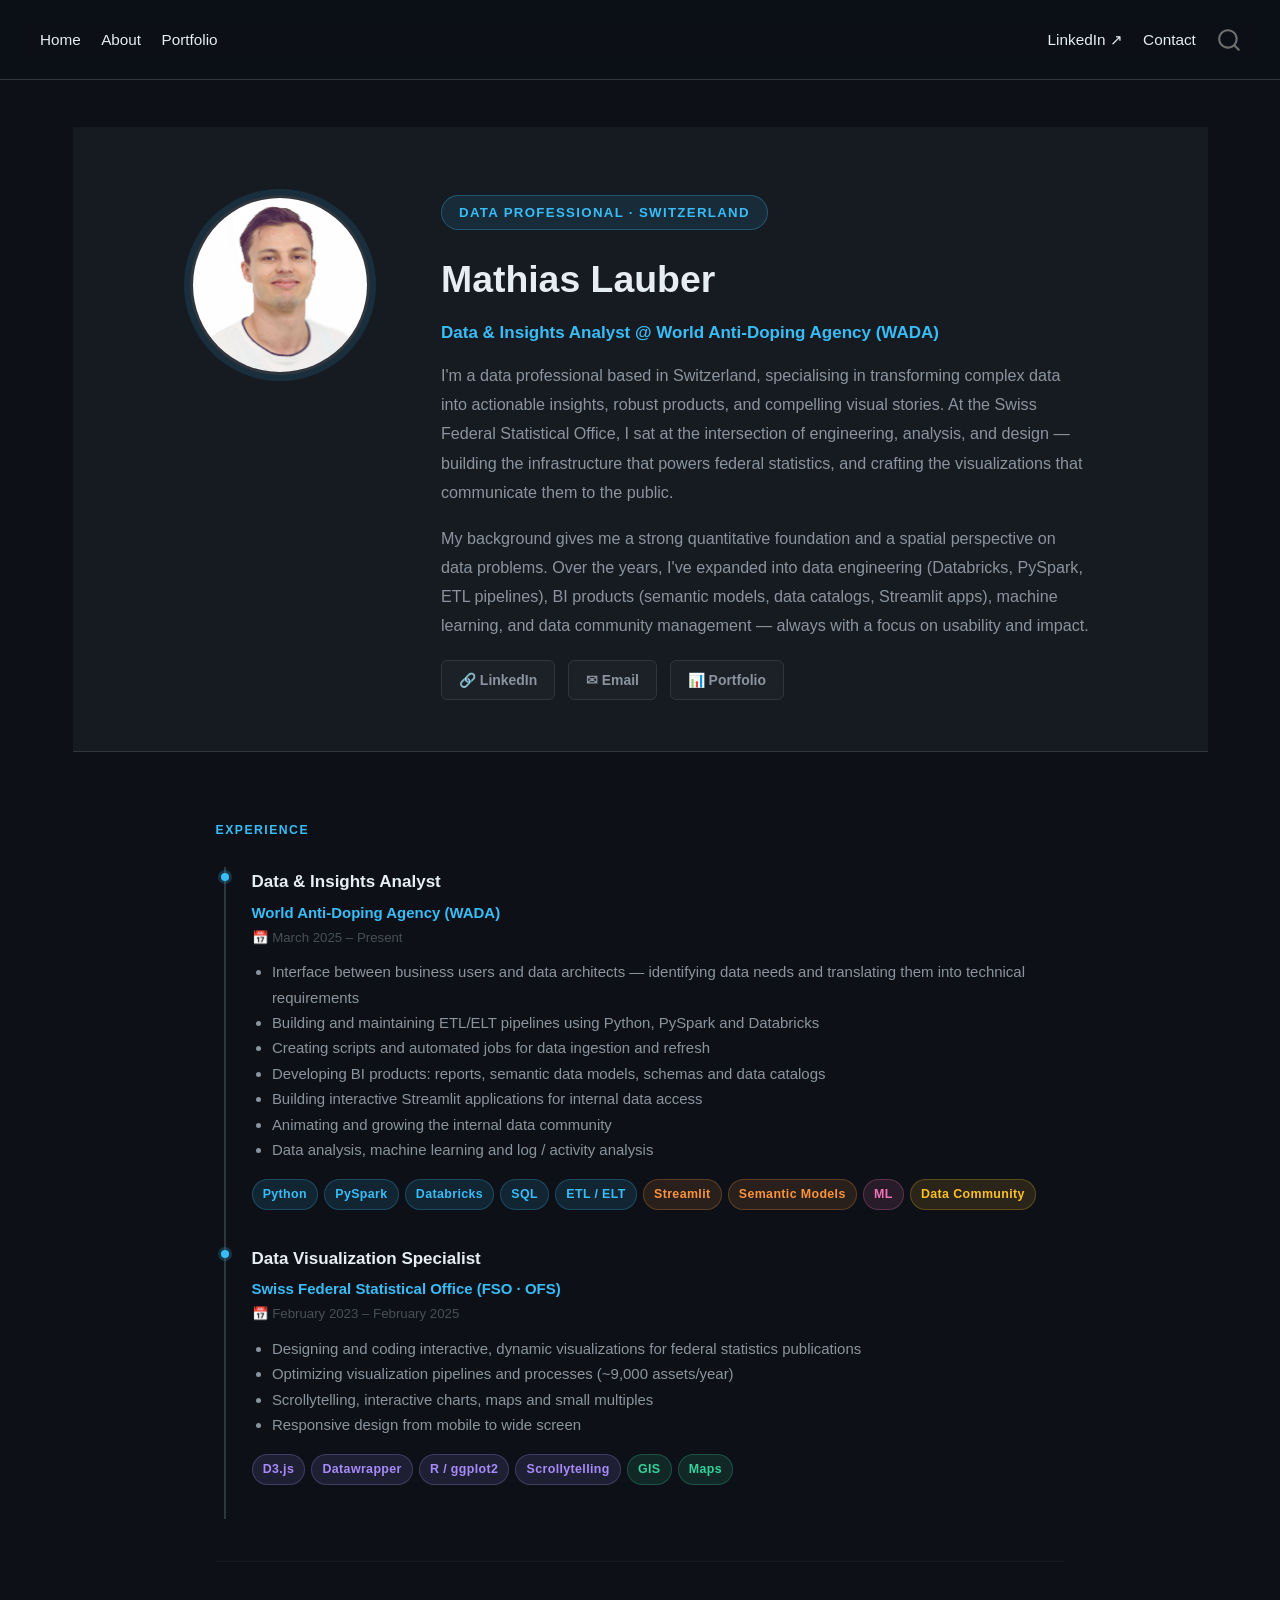
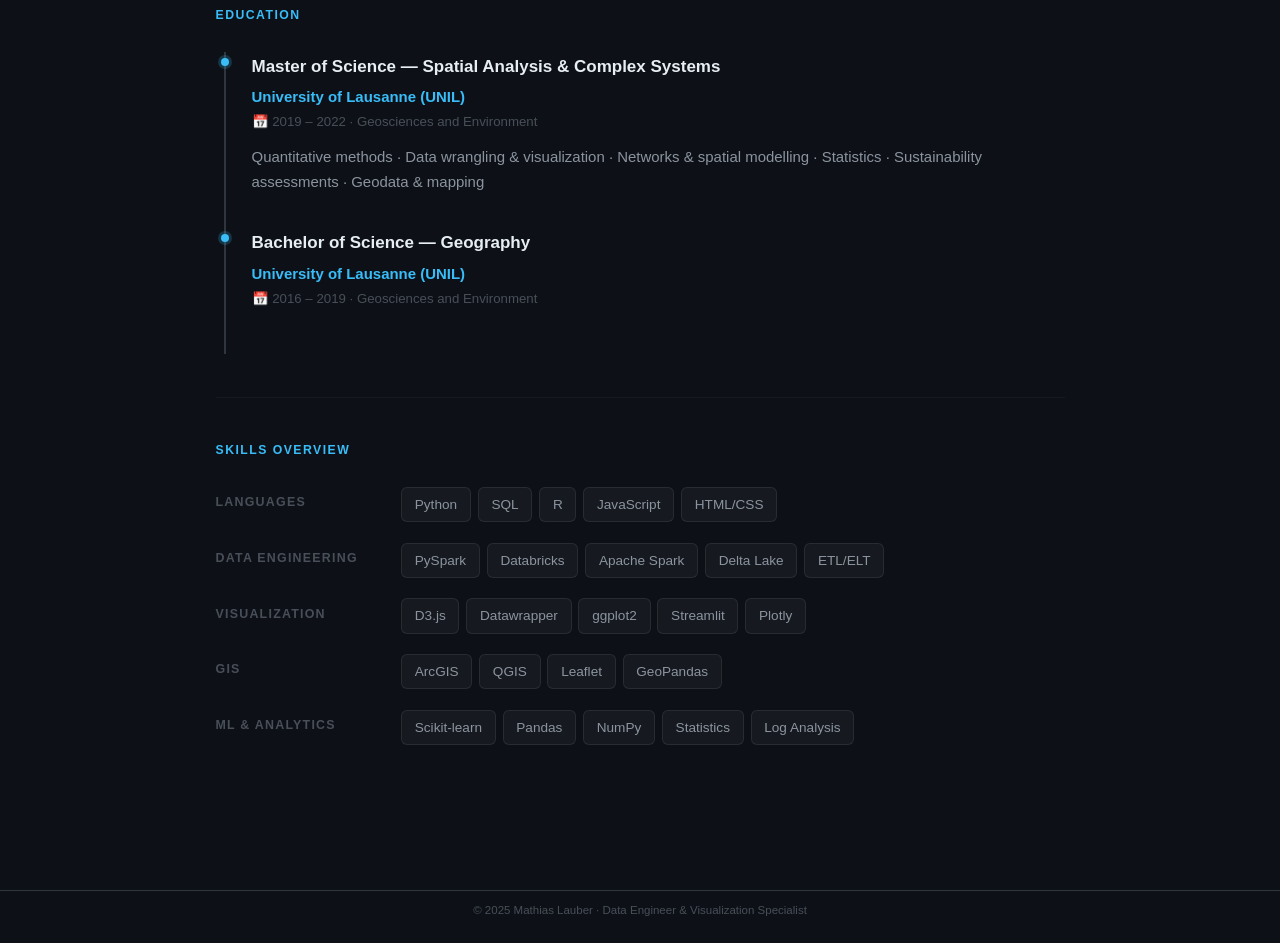
==== docs/about.html @ df404022 "Initial commit — Quarto dark portfolio site Dark theme with particles, 3 pages (Home, About, Portfol" ====
<!DOCTYPE html>
<html xmlns="http://www.w3.org/1999/xhtml" lang="en" xml:lang="en"><head>

<meta charset="utf-8">
<meta name="generator" content="quarto-1.9.38">

<meta name="viewport" content="width=device-width, initial-scale=1.0, user-scalable=yes">


<title>about – Mathias Lauber</title>
<style>
/* Default styles provided by pandoc.
** See https://pandoc.org/MANUAL.html#variables-for-html for config info.
*/
code{white-space: pre-wrap;}
span.smallcaps{font-variant: small-caps;}
div.columns{display: flex; gap: min(4vw, 1.5em);}
div.column{flex: auto; overflow-x: auto;}
div.hanging-indent{margin-left: 1.5em; text-indent: -1.5em;}
ul.task-list{list-style: none;}
ul.task-list li input[type="checkbox"] {
  width: 0.8em;
  margin: 0 0.8em 0.2em -1em; /* quarto-specific, see https://github.com/quarto-dev/quarto-cli/issues/4556 */ 
  vertical-align: middle;
}
</style>


<script src="site_libs/quarto-nav/quarto-nav.js"></script>
<script src="site_libs/quarto-nav/headroom.min.js"></script>
<script src="site_libs/clipboard/clipboard.min.js"></script>
<script src="site_libs/quarto-search/autocomplete.umd.js"></script>
<script src="site_libs/quarto-search/fuse.min.js"></script>
<script src="site_libs/quarto-search/quarto-search.js"></script>
<meta name="quarto:offset" content="./">
<link href="./img/favicon.png" rel="icon" type="image/png">
<script src="site_libs/quarto-html/quarto.js" type="module"></script>
<script src="site_libs/quarto-html/tabsets/tabsets.js" type="module"></script>
<script src="site_libs/quarto-html/popper.min.js"></script>
<script src="site_libs/quarto-html/tippy.umd.min.js"></script>
<script src="site_libs/quarto-html/anchor.min.js"></script>
<link href="site_libs/quarto-html/tippy.css" rel="stylesheet">
<link href="site_libs/quarto-html/quarto-syntax-highlighting-dark-0a6b7249c26820e032cb0bd839ff02b1.css" rel="stylesheet" id="quarto-text-highlighting-styles">
<script src="site_libs/bootstrap/bootstrap.min.js"></script>
<link href="site_libs/bootstrap/bootstrap-icons.css" rel="stylesheet">
<link href="site_libs/bootstrap/bootstrap-406216b1272a0f141cdec64832ee76d3.min.css" rel="stylesheet" append-hash="true" id="quarto-bootstrap" data-mode="dark">
<script id="quarto-search-options" type="application/json">{
  "location": "navbar",
  "copy-button": false,
  "collapse-after": 3,
  "panel-placement": "end",
  "type": "overlay",
  "limit": 50,
  "keyboard-shortcut": [
    "f",
    "/",
    "s"
  ],
  "show-item-context": false,
  "language": {
    "search-no-results-text": "No results",
    "search-matching-documents-text": "matching documents",
    "search-copy-link-title": "Copy link to search",
    "search-hide-matches-text": "Hide additional matches",
    "search-more-match-text": "more match in this document",
    "search-more-matches-text": "more matches in this document",
    "search-clear-button-title": "Clear",
    "search-text-placeholder": "",
    "search-detached-cancel-button-title": "Cancel",
    "search-submit-button-title": "Submit",
    "search-label": "Search"
  }
}</script>
<style>html{ scroll-behavior: smooth; }</style>


<link rel="stylesheet" href="styles.css">
</head>

<body class="nav-fixed quarto-light">

<div id="quarto-search-results"></div>
  <header id="quarto-header" class="headroom fixed-top">
    <nav class="navbar navbar-expand-lg " data-bs-theme="dark">
      <div class="navbar-container container-fluid">
            <div id="quarto-search" class="" title="Search"></div>
          <button class="navbar-toggler" type="button" data-bs-toggle="collapse" data-bs-target="#navbarCollapse" aria-controls="navbarCollapse" role="menu" aria-expanded="false" aria-label="Toggle navigation" onclick="if (window.quartoToggleHeadroom) { window.quartoToggleHeadroom(); }">
  <span class="navbar-toggler-icon"></span>
</button>
          <div class="collapse navbar-collapse" id="navbarCollapse">
            <ul class="navbar-nav navbar-nav-scroll me-auto">
  <li class="nav-item">
    <a class="nav-link" href="./index.html"> 
<span class="menu-text">Home</span></a>
  </li>  
  <li class="nav-item">
    <a class="nav-link active" href="./about.html" aria-current="page"> 
<span class="menu-text">About</span></a>
  </li>  
  <li class="nav-item">
    <a class="nav-link" href="./portfolio.html"> 
<span class="menu-text">Portfolio</span></a>
  </li>  
</ul>
            <ul class="navbar-nav navbar-nav-scroll ms-auto">
  <li class="nav-item">
    <a class="nav-link" href="https://www.linkedin.com/in/mathias-lauber/" target="_blank"> 
<span class="menu-text">LinkedIn ↗</span></a>
  </li>  
  <li class="nav-item">
    <a class="nav-link" href="mailto:mathias.lauber@outlook.com"> 
<span class="menu-text">Contact</span></a>
  </li>  
</ul>
          </div> <!-- /navcollapse -->
            <div class="quarto-navbar-tools">
</div>
      </div> <!-- /container-fluid -->
    </nav>
</header>
<!-- content -->
<div id="quarto-content" class="quarto-container page-columns page-rows-contents page-layout-full page-navbar">
<!-- sidebar -->
<!-- margin-sidebar -->
    
<!-- main -->
<main class="content column-page" id="quarto-document-content"><header id="title-block-header" class="quarto-title-block"></header>




<!-- ════════════════════════ ABOUT HERO ═════════════════════════════ -->
<section class="about-hero">
  <div class="about-grid">

    <div>
      <img class="profile-img" src="img/profile.jpg" alt="Mathias Lauber" onerror="this.outerHTML='<div class=\'profile-placeholder\'>👤</div>'">
    </div>

    <div>
      <div class="hero-badge" style="margin-bottom:1rem;">Data Professional · Switzerland</div>
      <div class="about-name">Mathias Lauber</div>
      <div class="about-role">Data &amp; Insights Analyst @ World Anti-Doping Agency (WADA)</div>
      <p class="about-bio">
        I'm a data professional based in Switzerland, specialising in transforming complex data into
        actionable insights, robust products, and compelling visual stories. At the Swiss Federal Statistical Office,
        I sat at the intersection of engineering, analysis, and design — building the infrastructure that powers
        federal statistics, and crafting the visualizations that communicate them to the public.
      </p>
      <p class="about-bio">
        My background gives me a strong quantitative foundation and a spatial perspective on data problems.
        Over the years, I've expanded into data engineering (Databricks, PySpark, ETL pipelines),
        BI products (semantic models, data catalogs, Streamlit apps), machine learning, and data community
        management — always with a focus on usability and impact.
      </p>
      <div class="about-links">
        <a href="https://www.linkedin.com/in/mathias-lauber/" class="about-link" target="_blank">🔗 LinkedIn</a>
        <a href="mailto:mathias.lauber@outlook.com" class="about-link">✉ Email</a>
        <a href="portfolio.html" class="about-link">📊 Portfolio</a>
      </div>
    </div>

  </div>
</section>

<!-- ════════════════════════ CONTENT ════════════════════════════════ -->
<div style="background: #0d1117;">
<div class="about-content">

  <!-- EXPERIENCE -->
  <div class="section-label">Experience</div>

  <!-- WADA — current -->
  <div class="timeline-item">
    <div class="tl-title">Data &amp; Insights Analyst</div>
    <div class="tl-org">World Anti-Doping Agency (WADA)</div>
    <div class="tl-period">📅 March 2025 – Present</div>
    <div class="tl-desc">
      <ul style="padding-left:1.2rem; margin:0;">
        <li>Interface between business users and data architects — identifying data needs and translating them into technical requirements</li>
        <li>Building and maintaining ETL/ELT pipelines using Python, PySpark and Databricks</li>
        <li>Creating scripts and automated jobs for data ingestion and refresh</li>
        <li>Developing BI products: reports, semantic data models, schemas and data catalogs</li>
        <li>Building interactive Streamlit applications for internal data access</li>
        <li>Animating and growing the internal data community</li>
        <li>Data analysis, machine learning and log / activity analysis</li>
      </ul>
    </div>
    <div class="d-pills" style="margin-top:1rem;">
      <span class="tag t-blue">Python</span><span class="tag t-blue">PySpark</span>
      <span class="tag t-blue">Databricks</span><span class="tag t-blue">SQL</span>
      <span class="tag t-blue">ETL / ELT</span>
      <span class="tag t-orange">Streamlit</span><span class="tag t-orange">Semantic Models</span>
      <span class="tag t-pink">ML</span><span class="tag t-yellow">Data Community</span>
    </div>
  </div>

  <!-- FSO -->
  <div class="timeline-item">
    <div class="tl-title">Data Visualization Specialist</div>
    <div class="tl-org">Swiss Federal Statistical Office (FSO · OFS)</div>
    <div class="tl-period">📅 February 2023 – February 2025</div>
    <div class="tl-desc">
      <ul style="padding-left:1.2rem; margin:0;">
        <li>Designing and coding interactive, dynamic visualizations for federal statistics publications</li>
        <li>Optimizing visualization pipelines and processes (~9,000 assets/year)</li>
        <li>Scrollytelling, interactive charts, maps and small multiples</li>
        <li>Responsive design from mobile to wide screen</li>
      </ul>
    </div>
    <div class="d-pills" style="margin-top:1rem;">
      <span class="tag t-purple">D3.js</span><span class="tag t-purple">Datawrapper</span>
      <span class="tag t-purple">R / ggplot2</span><span class="tag t-purple">Scrollytelling</span>
      <span class="tag t-green">GIS</span><span class="tag t-green">Maps</span>
    </div>
  </div>

  <hr style="border-color: #30363d; margin: 2.5rem 0;">

  <!-- EDUCATION -->
  <div class="section-label">Education</div>

  <div class="timeline-item">
    <div class="tl-title">Master of Science — Spatial Analysis &amp; Complex Systems</div>
    <div class="tl-org">University of Lausanne (UNIL)</div>
    <div class="tl-period">📅 2019 – 2022 · Geosciences and Environment</div>
    <div class="tl-desc">
      Quantitative methods · Data wrangling &amp; visualization · Networks &amp; spatial modelling ·
      Statistics · Sustainability assessments · Geodata &amp; mapping
    </div>
  </div>

  <div class="timeline-item">
    <div class="tl-title">Bachelor of Science — Geography</div>
    <div class="tl-org">University of Lausanne (UNIL)</div>
    <div class="tl-period">📅 2016 – 2019 · Geosciences and Environment</div>
  </div>

  <hr style="border-color: #30363d; margin: 2.5rem 0;">

  <!-- SKILLS -->
  <div class="section-label">Skills Overview</div>
  <div class="tech-rows">
    <div class="tech-row">
      <span class="tech-label">Languages</span>
      <div class="tech-pills"><span class="tp">Python</span><span class="tp">SQL</span><span class="tp">R</span><span class="tp">JavaScript</span><span class="tp">HTML/CSS</span></div>
    </div>
    <div class="tech-row">
      <span class="tech-label">Data Engineering</span>
      <div class="tech-pills"><span class="tp">PySpark</span><span class="tp">Databricks</span><span class="tp">Apache Spark</span><span class="tp">Delta Lake</span><span class="tp">ETL/ELT</span></div>
    </div>
    <div class="tech-row">
      <span class="tech-label">Visualization</span>
      <div class="tech-pills"><span class="tp">D3.js</span><span class="tp">Datawrapper</span><span class="tp">ggplot2</span><span class="tp">Streamlit</span><span class="tp">Plotly</span></div>
    </div>
    <div class="tech-row">
      <span class="tech-label">GIS</span>
      <div class="tech-pills"><span class="tp">ArcGIS</span><span class="tp">QGIS</span><span class="tp">Leaflet</span><span class="tp">GeoPandas</span></div>
    </div>
    <div class="tech-row">
      <span class="tech-label">ML &amp; Analytics</span>
      <div class="tech-pills"><span class="tp">Scikit-learn</span><span class="tp">Pandas</span><span class="tp">NumPy</span><span class="tp">Statistics</span><span class="tp">Log Analysis</span></div>
    </div>
  </div>

</div>
</div>



</main> <!-- /main -->
<script id="quarto-html-after-body" type="application/javascript">
  window.document.addEventListener("DOMContentLoaded", function (event) {
    const icon = "";
    const anchorJS = new window.AnchorJS();
    anchorJS.options = {
      placement: 'right',
      icon: icon
    };
    anchorJS.add('.anchored');
    const isCodeAnnotation = (el) => {
      for (const clz of el.classList) {
        if (clz.startsWith('code-annotation-')) {                     
          return true;
        }
      }
      return false;
    }
    const onCopySuccess = function(e) {
      // button target
      const button = e.trigger;
      // don't keep focus
      button.blur();
      // flash "checked"
      button.classList.add('code-copy-button-checked');
      var currentTitle = button.getAttribute("title");
      button.setAttribute("title", "Copied!");
      let tooltip;
      if (window.bootstrap) {
        button.setAttribute("data-bs-toggle", "tooltip");
        button.setAttribute("data-bs-placement", "left");
        button.setAttribute("data-bs-title", "Copied!");
        tooltip = new bootstrap.Tooltip(button, 
          { trigger: "manual", 
            customClass: "code-copy-button-tooltip",
            offset: [0, -8]});
        tooltip.show();    
      }
      setTimeout(function() {
        if (tooltip) {
          tooltip.hide();
          button.removeAttribute("data-bs-title");
          button.removeAttribute("data-bs-toggle");
          button.removeAttribute("data-bs-placement");
        }
        button.setAttribute("title", currentTitle);
        button.classList.remove('code-copy-button-checked');
      }, 1000);
      // clear code selection
      e.clearSelection();
    }
    const getTextToCopy = function(trigger) {
      const outerScaffold = trigger.parentElement.cloneNode(true);
      const codeEl = outerScaffold.querySelector('code');
      for (const childEl of codeEl.children) {
        if (isCodeAnnotation(childEl)) {
          childEl.remove();
        }
      }
      return codeEl.innerText;
    }
    const clipboard = new window.ClipboardJS('.code-copy-button:not([data-in-quarto-modal])', {
      text: getTextToCopy
    });
    clipboard.on('success', onCopySuccess);
    if (window.document.getElementById('quarto-embedded-source-code-modal')) {
      const clipboardModal = new window.ClipboardJS('.code-copy-button[data-in-quarto-modal]', {
        text: getTextToCopy,
        container: window.document.getElementById('quarto-embedded-source-code-modal')
      });
      clipboardModal.on('success', onCopySuccess);
    }
      var localhostRegex = new RegExp(/^(?:http|https):\/\/localhost\:?[0-9]*\//);
      var mailtoRegex = new RegExp(/^mailto:/);
        var filterRegex = new RegExp('/' + window.location.host + '/');
      var isInternal = (href) => {
          return filterRegex.test(href) || localhostRegex.test(href) || mailtoRegex.test(href);
      }
      // Inspect non-navigation links and adorn them if external
     var links = window.document.querySelectorAll('a[href]:not(.nav-link):not(.navbar-brand):not(.toc-action):not(.sidebar-link):not(.sidebar-item-toggle):not(.pagination-link):not(.no-external):not([aria-hidden]):not(.dropdown-item):not(.quarto-navigation-tool):not(.about-link)');
      for (var i=0; i<links.length; i++) {
        const link = links[i];
        if (!isInternal(link.href)) {
          // undo the damage that might have been done by quarto-nav.js in the case of
          // links that we want to consider external
          if (link.dataset.originalHref !== undefined) {
            link.href = link.dataset.originalHref;
          }
        }
      }
    function tippyHover(el, contentFn, onTriggerFn, onUntriggerFn) {
      const config = {
        allowHTML: true,
        maxWidth: 500,
        delay: 100,
        arrow: false,
        appendTo: function(el) {
            return el.parentElement;
        },
        interactive: true,
        interactiveBorder: 10,
        theme: 'quarto',
        placement: 'bottom-start',
      };
      if (contentFn) {
        config.content = contentFn;
      }
      if (onTriggerFn) {
        config.onTrigger = onTriggerFn;
      }
      if (onUntriggerFn) {
        config.onUntrigger = onUntriggerFn;
      }
      window.tippy(el, config); 
    }
    const noterefs = window.document.querySelectorAll('a[role="doc-noteref"]');
    for (var i=0; i<noterefs.length; i++) {
      const ref = noterefs[i];
      tippyHover(ref, function() {
        // use id or data attribute instead here
        let href = ref.getAttribute('data-footnote-href') || ref.getAttribute('href');
        try { href = new URL(href).hash; } catch {}
        const id = href.replace(/^#\/?/, "");
        const note = window.document.getElementById(id);
        if (note) {
          return note.innerHTML;
        } else {
          return "";
        }
      });
    }
    const xrefs = window.document.querySelectorAll('a.quarto-xref');
    const processXRef = (id, note) => {
      // Strip column container classes
      const stripColumnClz = (el) => {
        el.classList.remove("page-full", "page-columns");
        if (el.children) {
          for (const child of el.children) {
            stripColumnClz(child);
          }
        }
      }
      stripColumnClz(note)
      if (id === null || id.startsWith('sec-')) {
        // Special case sections, only their first couple elements
        const container = document.createElement("div");
        if (note.children && note.children.length > 2) {
          container.appendChild(note.children[0].cloneNode(true));
          for (let i = 1; i < note.children.length; i++) {
            const child = note.children[i];
            if (child.tagName === "P" && child.innerText === "") {
              continue;
            } else {
              container.appendChild(child.cloneNode(true));
              break;
            }
          }
          if (window.Quarto?.typesetMath) {
            window.Quarto.typesetMath(container);
          }
          return container.innerHTML
        } else {
          if (window.Quarto?.typesetMath) {
            window.Quarto.typesetMath(note);
          }
          return note.innerHTML;
        }
      } else {
        // Remove any anchor links if they are present
        const anchorLink = note.querySelector('a.anchorjs-link');
        if (anchorLink) {
          anchorLink.remove();
        }
        if (window.Quarto?.typesetMath) {
          window.Quarto.typesetMath(note);
        }
        if (note.classList.contains("callout")) {
          return note.outerHTML;
        } else {
          return note.innerHTML;
        }
      }
    }
    for (var i=0; i<xrefs.length; i++) {
      const xref = xrefs[i];
      tippyHover(xref, undefined, function(instance) {
        instance.disable();
        let url = xref.getAttribute('href');
        let hash = undefined; 
        if (url.startsWith('#')) {
          hash = url;
        } else {
          try { hash = new URL(url).hash; } catch {}
        }
        if (hash) {
          const id = hash.replace(/^#\/?/, "");
          const note = window.document.getElementById(id);
          if (note !== null) {
            try {
              const html = processXRef(id, note.cloneNode(true));
              instance.setContent(html);
            } finally {
              instance.enable();
              instance.show();
            }
          } else {
            // See if we can fetch this
            fetch(url.split('#')[0])
            .then(res => res.text())
            .then(html => {
              const parser = new DOMParser();
              const htmlDoc = parser.parseFromString(html, "text/html");
              const note = htmlDoc.getElementById(id);
              if (note !== null) {
                const html = processXRef(id, note);
                instance.setContent(html);
              } 
            }).finally(() => {
              instance.enable();
              instance.show();
            });
          }
        } else {
          // See if we can fetch a full url (with no hash to target)
          // This is a special case and we should probably do some content thinning / targeting
          fetch(url)
          .then(res => res.text())
          .then(html => {
            const parser = new DOMParser();
            const htmlDoc = parser.parseFromString(html, "text/html");
            const note = htmlDoc.querySelector('main.content');
            if (note !== null) {
              // This should only happen for chapter cross references
              // (since there is no id in the URL)
              // remove the first header
              if (note.children.length > 0 && note.children[0].tagName === "HEADER") {
                note.children[0].remove();
              }
              const html = processXRef(null, note);
              instance.setContent(html);
            } 
          }).finally(() => {
            instance.enable();
            instance.show();
          });
        }
      }, function(instance) {
      });
    }
        let selectedAnnoteEl;
        const selectorForAnnotation = ( cell, annotation) => {
          let cellAttr = 'data-code-cell="' + cell + '"';
          let lineAttr = 'data-code-annotation="' +  annotation + '"';
          const selector = 'span[' + cellAttr + '][' + lineAttr + ']';
          return selector;
        }
        const selectCodeLines = (annoteEl) => {
          const doc = window.document;
          const targetCell = annoteEl.getAttribute("data-target-cell");
          const targetAnnotation = annoteEl.getAttribute("data-target-annotation");
          const annoteSpan = window.document.querySelector(selectorForAnnotation(targetCell, targetAnnotation));
          const lines = annoteSpan.getAttribute("data-code-lines").split(",");
          const lineIds = lines.map((line) => {
            return targetCell + "-" + line;
          })
          let top = null;
          let height = null;
          let parent = null;
          if (lineIds.length > 0) {
              //compute the position of the single el (top and bottom and make a div)
              const el = window.document.getElementById(lineIds[0]);
              top = el.offsetTop;
              height = el.offsetHeight;
              parent = el.parentElement.parentElement;
            if (lineIds.length > 1) {
              const lastEl = window.document.getElementById(lineIds[lineIds.length - 1]);
              const bottom = lastEl.offsetTop + lastEl.offsetHeight;
              height = bottom - top;
            }
            if (top !== null && height !== null && parent !== null) {
              // cook up a div (if necessary) and position it 
              let div = window.document.getElementById("code-annotation-line-highlight");
              if (div === null) {
                div = window.document.createElement("div");
                div.setAttribute("id", "code-annotation-line-highlight");
                div.style.position = 'absolute';
                parent.appendChild(div);
              }
              div.style.top = top - 2 + "px";
              div.style.height = height + 4 + "px";
              div.style.left = 0;
              let gutterDiv = window.document.getElementById("code-annotation-line-highlight-gutter");
              if (gutterDiv === null) {
                gutterDiv = window.document.createElement("div");
                gutterDiv.setAttribute("id", "code-annotation-line-highlight-gutter");
                gutterDiv.style.position = 'absolute';
                const codeCell = window.document.getElementById(targetCell);
                const gutter = codeCell.querySelector('.code-annotation-gutter');
                gutter.appendChild(gutterDiv);
              }
              gutterDiv.style.top = top - 2 + "px";
              gutterDiv.style.height = height + 4 + "px";
            }
            selectedAnnoteEl = annoteEl;
          }
        };
        const unselectCodeLines = () => {
          const elementsIds = ["code-annotation-line-highlight", "code-annotation-line-highlight-gutter"];
          elementsIds.forEach((elId) => {
            const div = window.document.getElementById(elId);
            if (div) {
              div.remove();
            }
          });
          selectedAnnoteEl = undefined;
        };
          // Handle positioning of the toggle
      window.addEventListener(
        "resize",
        throttle(() => {
          elRect = undefined;
          if (selectedAnnoteEl) {
            selectCodeLines(selectedAnnoteEl);
          }
        }, 10)
      );
      function throttle(fn, ms) {
      let throttle = false;
      let timer;
        return (...args) => {
          if(!throttle) { // first call gets through
              fn.apply(this, args);
              throttle = true;
          } else { // all the others get throttled
              if(timer) clearTimeout(timer); // cancel #2
              timer = setTimeout(() => {
                fn.apply(this, args);
                timer = throttle = false;
              }, ms);
          }
        };
      }
        // Attach click handler to the DT
        const annoteDls = window.document.querySelectorAll('dt[data-target-cell]');
        for (const annoteDlNode of annoteDls) {
          annoteDlNode.addEventListener('click', (event) => {
            const clickedEl = event.target;
            if (clickedEl !== selectedAnnoteEl) {
              unselectCodeLines();
              const activeEl = window.document.querySelector('dt[data-target-cell].code-annotation-active');
              if (activeEl) {
                activeEl.classList.remove('code-annotation-active');
              }
              selectCodeLines(clickedEl);
              clickedEl.classList.add('code-annotation-active');
            } else {
              // Unselect the line
              unselectCodeLines();
              clickedEl.classList.remove('code-annotation-active');
            }
          });
        }
    const findCites = (el) => {
      const parentEl = el.parentElement;
      if (parentEl) {
        const cites = parentEl.dataset.cites;
        if (cites) {
          return {
            el,
            cites: cites.split(' ')
          };
        } else {
          return findCites(el.parentElement)
        }
      } else {
        return undefined;
      }
    };
    var bibliorefs = window.document.querySelectorAll('a[role="doc-biblioref"]');
    for (var i=0; i<bibliorefs.length; i++) {
      const ref = bibliorefs[i];
      const citeInfo = findCites(ref);
      if (citeInfo) {
        tippyHover(citeInfo.el, function() {
          var popup = window.document.createElement('div');
          citeInfo.cites.forEach(function(cite) {
            var citeDiv = window.document.createElement('div');
            citeDiv.classList.add('hanging-indent');
            citeDiv.classList.add('csl-entry');
            var biblioDiv = window.document.getElementById('ref-' + cite);
            if (biblioDiv) {
              citeDiv.innerHTML = biblioDiv.innerHTML;
            }
            popup.appendChild(citeDiv);
          });
          return popup.innerHTML;
        });
      }
    }
  });
  </script>
</div> <!-- /content -->
<footer class="footer">
  <div class="nav-footer">
    <div class="nav-footer-left">
      &nbsp;
    </div>   
    <div class="nav-footer-center">
<p>© 2025 Mathias Lauber · Data Engineer &amp; Visualization Specialist</p>
</div>
    <div class="nav-footer-right">
      &nbsp;
    </div>
  </div>
</footer>




<script src="site_libs/quarto-html/zenscroll-min.js"></script>
</body></html>
---- docs/site_libs/quarto-html/tippy.css ----
.tippy-box[data-animation=fade][data-state=hidden]{opacity:0}[data-tippy-root]{max-width:calc(100vw - 10px)}.tippy-box{position:relative;background-color:#333;color:#fff;border-radius:4px;font-size:14px;line-height:1.4;white-space:normal;outline:0;transition-property:transform,visibility,opacity}.tippy-box[data-placement^=top]>.tippy-arrow{bottom:0}.tippy-box[data-placement^=top]>.tippy-arrow:before{bottom:-7px;left:0;border-width:8px 8px 0;border-top-color:initial;transform-origin:center top}.tippy-box[data-placement^=bottom]>.tippy-arrow{top:0}.tippy-box[data-placement^=bottom]>.tippy-arrow:before{top:-7px;left:0;border-width:0 8px 8px;border-bottom-color:initial;transform-origin:center bottom}.tippy-box[data-placement^=left]>.tippy-arrow{right:0}.tippy-box[data-placement^=left]>.tippy-arrow:before{border-width:8px 0 8px 8px;border-left-color:initial;right:-7px;transform-origin:center left}.tippy-box[data-placement^=right]>.tippy-arrow{left:0}.tippy-box[data-placement^=right]>.tippy-arrow:before{left:-7px;border-width:8px 8px 8px 0;border-right-color:initial;transform-origin:center right}.tippy-box[data-inertia][data-state=visible]{transition-timing-function:cubic-bezier(.54,1.5,.38,1.11)}.tippy-arrow{width:16px;height:16px;color:#333}.tippy-arrow:before{content:"";position:absolute;border-color:transparent;border-style:solid}.tippy-content{position:relative;padding:5px 9px;z-index:1}
---- docs/site_libs/quarto-html/quarto-syntax-highlighting-dark-0a6b7249c26820e032cb0bd839ff02b1.css ----
/* quarto syntax highlight colors */
:root {
  --quarto-hl-al-color: #f07178;
  --quarto-hl-an-color: #d4d0ab;
  --quarto-hl-at-color: #00e0e0;
  --quarto-hl-bn-color: #d4d0ab;
  --quarto-hl-bu-color: #abe338;
  --quarto-hl-ch-color: #abe338;
  --quarto-hl-co-color: #f8f8f2;
  --quarto-hl-cv-color: #ffd700;
  --quarto-hl-cn-color: #ffd700;
  --quarto-hl-cf-color: #ffa07a;
  --quarto-hl-dt-color: #ffa07a;
  --quarto-hl-dv-color: #d4d0ab;
  --quarto-hl-do-color: #f8f8f2;
  --quarto-hl-er-color: #f07178;
  --quarto-hl-ex-color: #00e0e0;
  --quarto-hl-fl-color: #d4d0ab;
  --quarto-hl-fu-color: #ffa07a;
  --quarto-hl-im-color: #abe338;
  --quarto-hl-in-color: #d4d0ab;
  --quarto-hl-kw-color: #ffa07a;
  --quarto-hl-op-color: #ffa07a;
  --quarto-hl-ot-color: #00e0e0;
  --quarto-hl-pp-color: #dcc6e0;
  --quarto-hl-re-color: #00e0e0;
  --quarto-hl-sc-color: #abe338;
  --quarto-hl-ss-color: #abe338;
  --quarto-hl-st-color: #abe338;
  --quarto-hl-va-color: #00e0e0;
  --quarto-hl-vs-color: #abe338;
  --quarto-hl-wa-color: #dcc6e0;
}

/* other quarto variables */
:root {
  --quarto-font-monospace: SFMono-Regular, Menlo, Monaco, Consolas, "Liberation Mono", "Courier New", monospace;
}

/* syntax highlight based on Pandoc's rules */
pre > code.sourceCode > span {
  color: #f8f8f2;
}

code.sourceCode > span {
  color: #f8f8f2;
}

div.sourceCode,
div.sourceCode pre.sourceCode {
  color: #f8f8f2;
}

/* Normal */
code span {
  color: #f8f8f2;
}

/* Alert */
code span.al {
  color: #f07178;
}

/* Annotation */
code span.an {
  color: #d4d0ab;
}

/* Attribute */
code span.at {
  color: #00e0e0;
}

/* BaseN */
code span.bn {
  color: #d4d0ab;
}

/* BuiltIn */
code span.bu {
  color: #abe338;
}

/* ControlFlow */
code span.cf {
  font-weight: bold;
  color: #ffa07a;
}

/* Char */
code span.ch {
  color: #abe338;
}

/* Constant */
code span.cn {
  color: #ffd700;
}

/* Comment */
code span.co {
  font-style: italic;
  color: #f8f8f2;
}

/* CommentVar */
code span.cv {
  color: #ffd700;
}

/* Documentation */
code span.do {
  color: #f8f8f2;
}

/* DataType */
code span.dt {
  color: #ffa07a;
}

/* DecVal */
code span.dv {
  color: #d4d0ab;
}

/* Error */
code span.er {
  color: #f07178;
  text-decoration: underline;
}

/* Extension */
code span.ex {
  font-weight: bold;
  color: #00e0e0;
}

/* Float */
code span.fl {
  color: #d4d0ab;
}

/* Function */
code span.fu {
  color: #ffa07a;
}

/* Import */
code span.im {
  color: #abe338;
}

/* Information */
code span.in {
  color: #d4d0ab;
}

/* Keyword */
code span.kw {
  font-weight: bold;
  color: #ffa07a;
}

/* Operator */
code span.op {
  color: #ffa07a;
}

/* Other */
code span.ot {
  color: #00e0e0;
}

/* Preprocessor */
code span.pp {
  color: #dcc6e0;
}

/* RegionMarker */
code span.re {
  background-color: #f8f8f2;
  color: #00e0e0;
}

/* SpecialChar */
code span.sc {
  color: #abe338;
}

/* SpecialString */
code span.ss {
  color: #abe338;
}

/* String */
code span.st {
  color: #abe338;
}

/* Variable */
code span.va {
  color: #00e0e0;
}

/* VerbatimString */
code span.vs {
  color: #abe338;
}

/* Warning */
code span.wa {
  color: #dcc6e0;
}

.prevent-inlining {
  content: "</";
}

/*# sourceMappingURL=175367c052bafc98bd680af3479823f0.css.map */
---- docs/styles.css ----
/* ═══════════════════════════════════════════════════════════════
   MATHIAS LAUBER — Dark Portfolio
   Base: darkly (Bootstrap 5 dark)
═══════════════════════════════════════════════════════════════ */

:root {
  --bg-deep:     #0d1117;
  --bg-surface:  #161b22;
  --bg-card:     #1c2128;
  --border:      #30363d;
  --text-1:      #e6edf3;
  --text-2:      #8b949e;
  --text-dim:    #484f58;
  --blue:        #38bdf8;
  --purple:      #a78bfa;
  --green:       #34d399;
  --orange:      #fb923c;
  --pink:        #f472b6;
  --yellow:      #fbbf24;
}

/* ─── Base ──────────────────────────────────────────────────── */
body {
  background-color: var(--bg-deep) !important;
  color: var(--text-1) !important;
  font-family: -apple-system, BlinkMacSystemFont, 'Segoe UI', Inter, sans-serif;
  line-height: 1.75;
}
.quarto-title, h1.title, .description { display: none; }
a { color: var(--blue); }
a:hover { color: #7dd3fc; text-decoration: none; }
blockquote { border-left: 3px solid var(--blue); color: var(--text-2); padding-left: 1rem; }

/* ─── Navbar ────────────────────────────────────────────────── */
.navbar {
  background-color: rgba(13,17,23,0.92) !important;
  backdrop-filter: blur(14px);
  border-bottom: 1px solid var(--border) !important;
}
.navbar-brand, .nav-link { color: var(--text-1) !important; font-size: 0.9rem; font-weight: 500; }
.nav-link:hover { color: var(--blue) !important; }

/* ─── Footer ────────────────────────────────────────────────── */
.nav-footer { background: var(--bg-deep) !important; border-top: 1px solid var(--border) !important; color: var(--text-dim) !important; font-size: 0.82rem; }

/* ─── Scrollbar ─────────────────────────────────────────────── */
::-webkit-scrollbar { width: 5px; }
::-webkit-scrollbar-track { background: var(--bg-deep); }
::-webkit-scrollbar-thumb { background: var(--border); border-radius: 3px; }

/* ═══════════════════════════════════════════════════════════════
   HOME — HERO
═══════════════════════════════════════════════════════════════ */
#hero {
  position: relative;
  min-height: 100vh;
  display: flex;
  align-items: center;
  justify-content: center;
  overflow: hidden;
  background: var(--bg-deep);
}
#particles-canvas {
  position: absolute; top: 0; left: 0;
  width: 100%; height: 100%; z-index: 0;
}
#hero-content {
  position: relative; z-index: 1;
  text-align: center;
  max-width: 800px;
  padding: 2rem 1.5rem;
}
.hero-badge {
  display: inline-block;
  background: rgba(56,189,248,0.1);
  color: var(--blue);
  border: 1px solid rgba(56,189,248,0.3);
  padding: 0.3rem 1rem;
  border-radius: 20px;
  font-size: 0.78rem; font-weight: 700;
  letter-spacing: 0.1em; text-transform: uppercase;
  margin-bottom: 1.5rem;
}
.hero-name {
  font-size: clamp(3rem, 8vw, 5.5rem);
  font-weight: 900; line-height: 1.05;
  margin: 0 0 0.75rem;
  background: linear-gradient(130deg, #e6edf3 30%, #38bdf8 100%);
  -webkit-background-clip: text; -webkit-text-fill-color: transparent;
  background-clip: text;
}
.hero-title {
  font-size: 1.1rem; color: var(--text-2); font-weight: 500; margin-bottom: 0.4rem;
}
.hero-tagline {
  font-size: 1rem; color: var(--text-2); margin-bottom: 2rem; letter-spacing: 0.01em;
}
.hero-pills {
  display: flex; flex-wrap: wrap; justify-content: center; gap: 0.5rem; margin-bottom: 2.5rem;
}
.hp {
  background: rgba(255,255,255,0.04);
  border: 1px solid rgba(255,255,255,0.1);
  color: var(--text-2);
  padding: 0.25rem 0.75rem; border-radius: 20px;
  font-size: 0.78rem; font-weight: 500;
}
.hero-ctas { display: flex; justify-content: center; gap: 0.75rem; flex-wrap: wrap; }
.btn-primary-cta {
  background: var(--blue); color: #0d1117 !important;
  padding: 0.65rem 1.6rem; border-radius: 8px;
  font-weight: 700; font-size: 0.92rem; text-decoration: none;
  transition: all 0.2s; display: inline-block;
}
.btn-primary-cta:hover { background: #7dd3fc; transform: translateY(-2px); box-shadow: 0 4px 20px rgba(56,189,248,0.35); }
.btn-ghost-cta {
  background: transparent; color: var(--text-1) !important;
  padding: 0.65rem 1.6rem; border-radius: 8px;
  border: 1px solid var(--border);
  font-weight: 600; font-size: 0.92rem; text-decoration: none;
  transition: all 0.2s; display: inline-block;
}
.btn-ghost-cta:hover { border-color: var(--blue); color: var(--blue) !important; }
.btn-link-cta {
  color: var(--text-2) !important; padding: 0.65rem 0.75rem;
  font-size: 0.88rem; text-decoration: none; transition: color 0.2s;
}
.btn-link-cta:hover { color: var(--blue) !important; }

/* ═══════════════════════════════════════════════════════════════
   HOME — SECTIONS
═══════════════════════════════════════════════════════════════ */
.s-surface { background: var(--bg-surface); padding: 3rem 1.5rem 4rem; }
.s-deep    { background: var(--bg-deep);    padding: 4rem 1.5rem; }
.c-wrap    { max-width: 1100px; margin: 0 auto; }
.s-title   { font-size: 1.9rem; font-weight: 800; color: var(--text-1); text-align: center; margin-bottom: 0.5rem; }
.s-sub     { text-align: center; color: var(--text-2); margin-bottom: 3rem; font-size: 0.95rem; }

/* ─── Domain Cards ──────────────────────────────────────────── */
.domains-grid {
  display: grid;
  grid-template-columns: repeat(auto-fit, minmax(310px, 1fr));
  gap: 1.25rem;
}
.domain-card {
  background: var(--bg-card); border: 1px solid var(--border);
  border-radius: 12px; padding: 1.1rem 1.2rem;
  transition: transform 0.2s, box-shadow 0.2s;
}
.domain-card:hover { transform: translateY(-4px); box-shadow: 0 12px 40px rgba(0,0,0,0.4); }
.d-icon { font-size: 1.8rem; margin-bottom: 0.9rem; line-height: 1; }
.d-title { font-size: 1rem; font-weight: 700; color: var(--text-1); margin-bottom: 0.4rem; }
.d-desc  { font-size: 0.85rem; color: var(--text-2); line-height: 1.6; margin-bottom: 1rem; }
.d-pills { display: flex; flex-wrap: wrap; gap: 0.35rem; }

/* ─── Colored Tags ──────────────────────────────────────────── */
.tag { padding: 0.2rem 0.6rem; border-radius: 20px; font-size: 0.73rem; font-weight: 600; letter-spacing: 0.03em; }
.t-blue   { background: rgba(56,189,248,0.12);  color: #38bdf8; border: 1px solid rgba(56,189,248,0.25); }
.t-purple { background: rgba(167,139,250,0.12); color: #a78bfa; border: 1px solid rgba(167,139,250,0.25); }
.t-orange { background: rgba(251,146,60,0.12);  color: #fb923c; border: 1px solid rgba(251,146,60,0.25); }
.t-green  { background: rgba(52,211,153,0.12);  color: #34d399; border: 1px solid rgba(52,211,153,0.25); }
.t-pink   { background: rgba(244,114,182,0.12); color: #f472b6; border: 1px solid rgba(244,114,182,0.25); }
.t-yellow { background: rgba(251,191,36,0.12);  color: #fbbf24; border: 1px solid rgba(251,191,36,0.25); }

/* ─── Tech Stack ────────────────────────────────────────────── */
.tech-rows { display: flex; flex-direction: column; gap: 1.2rem; }
.tech-row  { display: flex; align-items: flex-start; gap: 1.5rem; flex-wrap: wrap; }
.tech-label {
  font-size: 0.73rem; font-weight: 700; text-transform: uppercase;
  letter-spacing: 0.1em; color: var(--text-dim);
  min-width: 160px; padding-top: 0.3rem;
}
.tech-pills { display: flex; flex-wrap: wrap; gap: 0.4rem; }
.tp {
  background: rgba(255,255,255,0.04);
  border: 1px solid rgba(255,255,255,0.08);
  color: var(--text-2);
  padding: 0.28rem 0.75rem; border-radius: 6px;
  font-size: 0.8rem; font-weight: 500; cursor: default;
  transition: all 0.15s;
}
.tp:hover { border-color: var(--blue); color: var(--blue); background: rgba(56,189,248,0.07); }

/* ═══════════════════════════════════════════════════════════════
   ABOUT PAGE
═══════════════════════════════════════════════════════════════ */
.about-hero {
  background: var(--bg-surface);
  padding: 4rem 1.5rem 3rem;
  border-bottom: 1px solid var(--border);
}
.about-grid { display: grid; grid-template-columns: 200px 1fr; gap: 3rem; align-items: start; max-width: 900px; margin: 0 auto; }
.profile-img {
  width: 180px; height: 180px; border-radius: 50%;
  object-fit: cover;
  border: 3px solid var(--border);
  box-shadow: 0 0 0 6px rgba(56,189,248,0.12);
}
.profile-placeholder {
  width: 180px; height: 180px; border-radius: 50%;
  background: var(--bg-card); border: 2px dashed var(--border);
  display: flex; align-items: center; justify-content: center;
  font-size: 3.5rem;
}
.about-name  { font-size: 2.2rem; font-weight: 800; color: var(--text-1); margin-bottom: 0.3rem; }
.about-role  { font-size: 1rem; color: var(--blue); font-weight: 600; margin-bottom: 0.8rem; }
.about-bio   { font-size: 0.95rem; color: var(--text-2); line-height: 1.8; }
.about-links { display: flex; gap: 0.75rem; flex-wrap: wrap; margin-top: 1.2rem; }
.about-link  {
  background: var(--bg-card); border: 1px solid var(--border);
  color: var(--text-2) !important; padding: 0.4rem 1rem;
  border-radius: 6px; font-size: 0.82rem; font-weight: 600;
  text-decoration: none; transition: all 0.15s;
}
.about-link:hover { border-color: var(--blue); color: var(--blue) !important; }

/* ─── About sections ────────────────────────────────────────── */
.about-content { max-width: 900px; margin: 0 auto; padding: 4rem 1.5rem; }
.section-label {
  font-size: 0.72rem; font-weight: 700; text-transform: uppercase;
  letter-spacing: 0.12em; color: var(--blue); margin-bottom: 1.5rem;
}
.timeline-item {
  border-left: 2px solid var(--border);
  padding: 0 0 2rem 1.5rem; position: relative; margin-left: 0.5rem;
}
.timeline-item::before {
  content: ""; position: absolute; left: -5px; top: 6px;
  width: 8px; height: 8px; border-radius: 50%;
  background: var(--blue); box-shadow: 0 0 0 3px rgba(56,189,248,0.2);
}
.tl-title  { font-size: 1rem; font-weight: 700; color: var(--text-1); margin-bottom: 0.15rem; }
.tl-org    { font-size: 0.88rem; color: var(--blue); font-weight: 600; }
.tl-period { font-size: 0.78rem; color: var(--text-dim); margin-bottom: 0.6rem; }
.tl-desc   { font-size: 0.88rem; color: var(--text-2); line-height: 1.7; }

/* ═══════════════════════════════════════════════════════════════
   PORTFOLIO PAGE
═══════════════════════════════════════════════════════════════ */
.portfolio-hero {
  background: var(--bg-surface);
  padding: 3rem 1.5rem 2.5rem;
  border-bottom: 1px solid var(--border);
  text-align: center;
}
.portfolio-title { font-size: 2rem; font-weight: 800; color: var(--text-1); margin-bottom: 0.4rem; }
.portfolio-sub   { color: var(--text-2); font-size: 0.95rem; }

.portfolio-body  { max-width: 1100px; margin: 0 auto; padding: 3rem 1.5rem 5rem; }

.cat-title {
  font-size: 0.72rem; font-weight: 700; text-transform: uppercase;
  letter-spacing: 0.12em; color: var(--blue);
  border-bottom: 1px solid var(--border); padding-bottom: 0.75rem;
  margin-bottom: 1.5rem; margin-top: 3rem;
}
.cat-title:first-child { margin-top: 0; }

.viz-card {
  background: #ffffff !important;
  border: 1px solid #dee2e6 !important;
  border-radius: 10px; padding: 1.4rem 1.5rem;
  margin-bottom: 1.25rem;
  transition: box-shadow 0.2s, transform 0.2s;
}
.viz-card:hover { box-shadow: 0 8px 30px rgba(0,0,0,0.2) !important; transform: translateY(-2px); }
.viz-card h3 { font-size: 0.95rem; font-weight: 700; color: #1a1a2a !important; margin-bottom: 0.75rem; }
.viz-card blockquote { border-left: 3px solid #dee2e6; color: #6c757d; }
.viz-card iframe, .viz-card .bfsviz-widget { width: 100%; border: none; margin-top: 0.5rem; }
.cat-badge {
  display: inline-block;
  background: rgba(56,189,248,0.1); color: #2980b9;
  border: 1px solid rgba(56,189,248,0.3);
  padding: 0.15rem 0.55rem; border-radius: 20px;
  font-size: 0.7rem; font-weight: 700; text-transform: uppercase;
  letter-spacing: 0.06em; margin-bottom: 0.5rem;
}
.cat-badge-purple {
  display: inline-block;
  background: rgba(167,139,250,0.12); color: #7c3aed;
  border: 1px solid rgba(167,139,250,0.35);
  padding: 0.15rem 0.55rem; border-radius: 20px;
  font-size: 0.7rem; font-weight: 700; text-transform: uppercase;
  letter-spacing: 0.06em; margin-bottom: 0.5rem;
}

/* ═══════════════════════════════════════════════════════════════
   RESPONSIVE
═══════════════════════════════════════════════════════════════ */
@media (max-width: 768px) {
  .hero-name { font-size: 2.8rem; }
  .domains-grid { grid-template-columns: 1fr; }
  .tech-row { flex-direction: column; gap: 0.5rem; }
  .tech-label { min-width: auto; }
  .about-grid { grid-template-columns: 1fr; text-align: center; }
  .about-links { justify-content: center; }
}
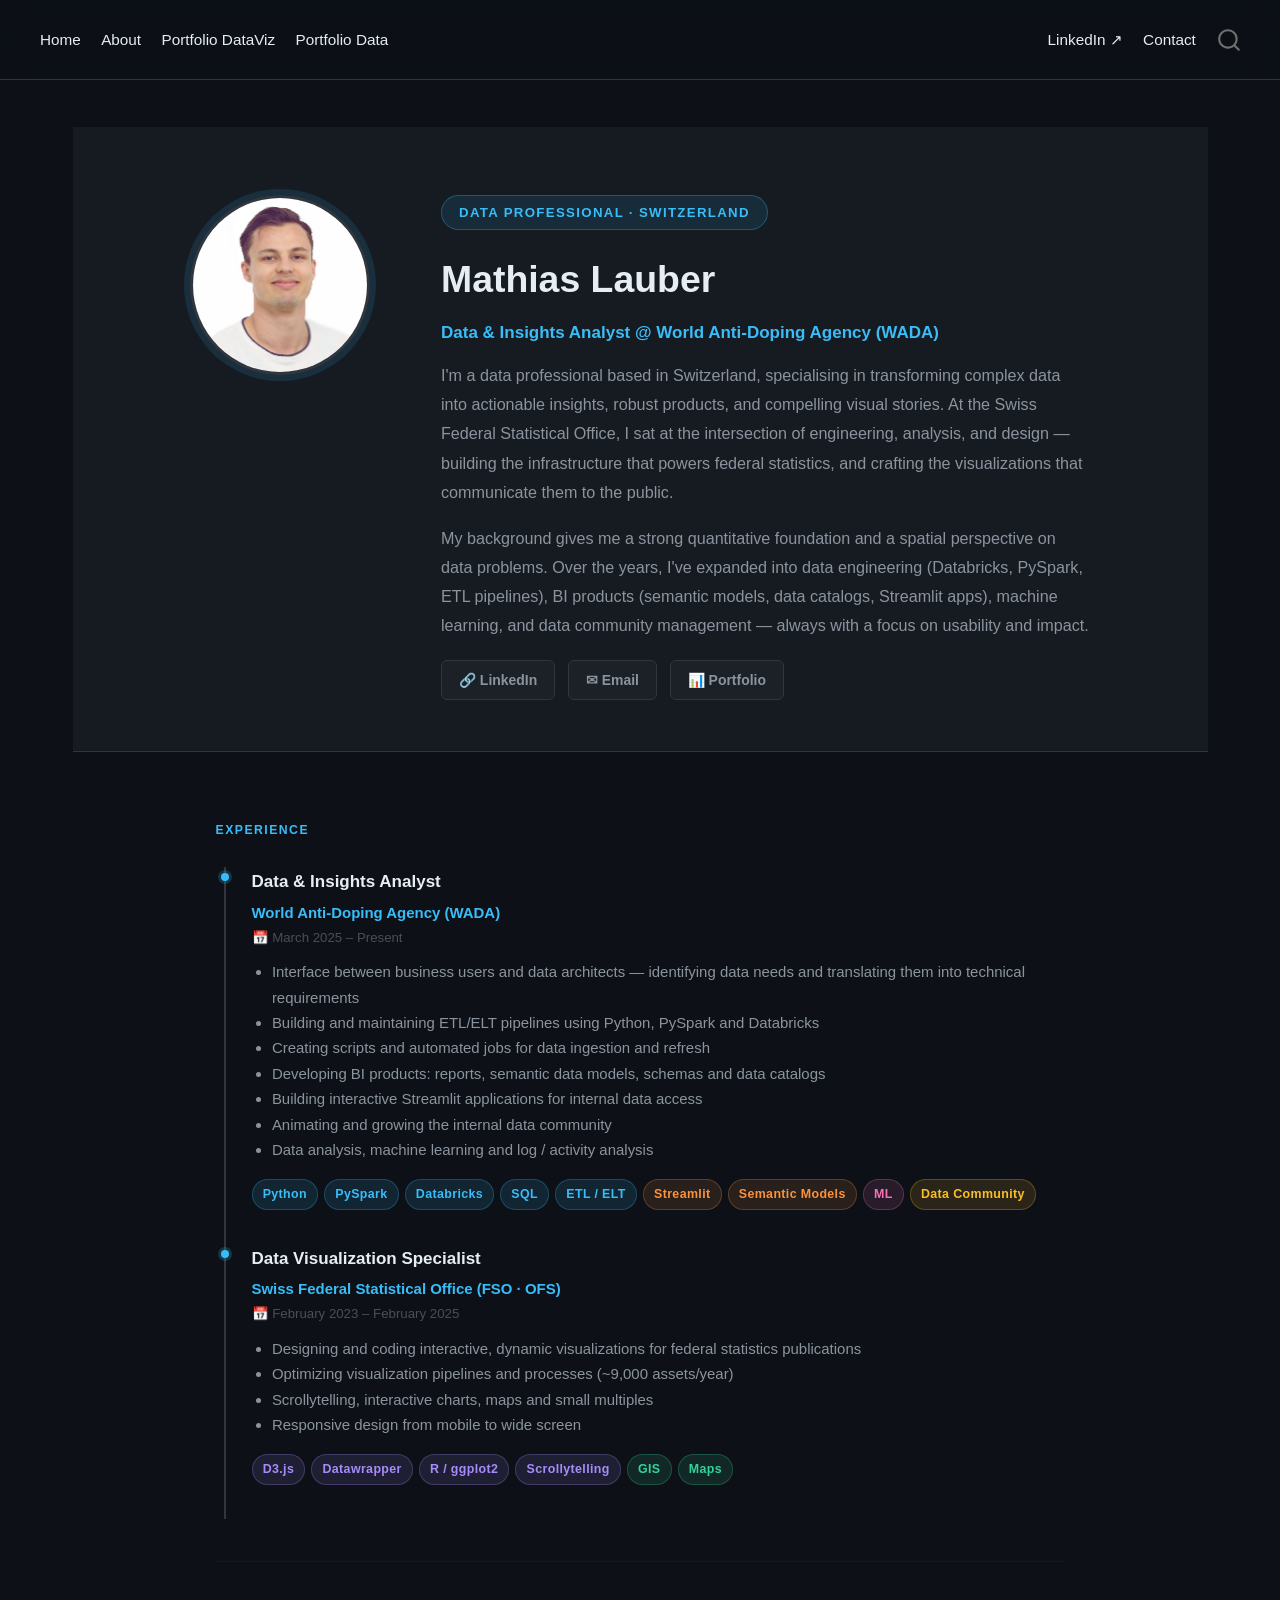
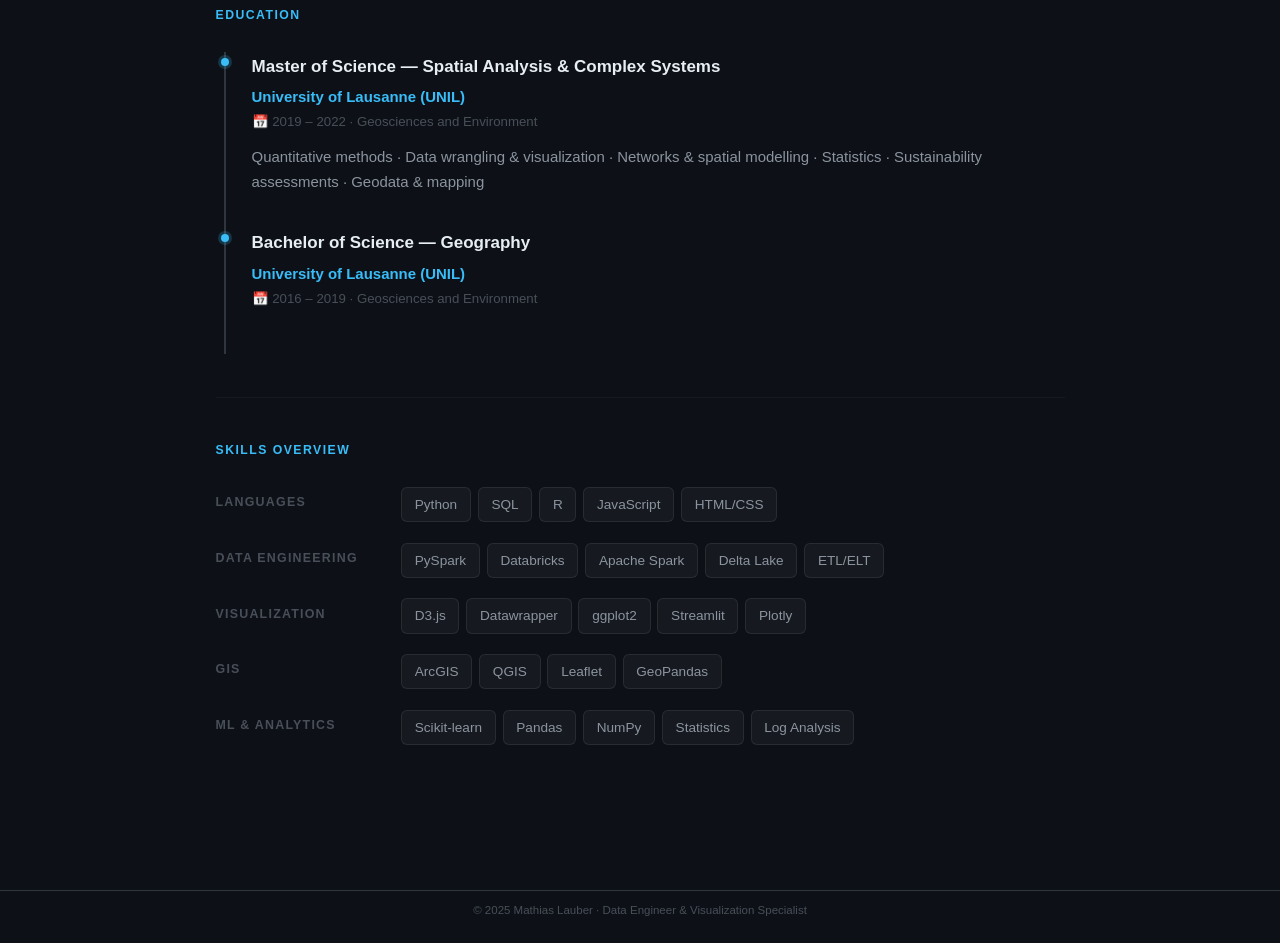
==== commit 0a235f56: "Add home Events section and new Portfolio Data page - Home: "We've Probably Already Met" section lis" ====
--- a/docs/about.html
+++ b/docs/about.html
@@ -43,7 +43,7 @@
 <link href="site_libs/quarto-html/quarto-syntax-highlighting-dark-0a6b7249c26820e032cb0bd839ff02b1.css" rel="stylesheet" id="quarto-text-highlighting-styles">
 <script src="site_libs/bootstrap/bootstrap.min.js"></script>
 <link href="site_libs/bootstrap/bootstrap-icons.css" rel="stylesheet">
-<link href="site_libs/bootstrap/bootstrap-406216b1272a0f141cdec64832ee76d3.min.css" rel="stylesheet" append-hash="true" id="quarto-bootstrap" data-mode="dark">
+<link href="site_libs/bootstrap/bootstrap-a8a45a782a0b07fc5aed257e91abf22a.min.css" rel="stylesheet" append-hash="true" id="quarto-bootstrap" data-mode="dark">
 <script id="quarto-search-options" type="application/json">{
   "location": "navbar",
   "copy-button": false,
@@ -99,7 +99,11 @@
   </li>  
   <li class="nav-item">
     <a class="nav-link" href="./portfolio.html"> 
-<span class="menu-text">Portfolio</span></a>
+<span class="menu-text">Portfolio DataViz</span></a>
+  </li>  
+  <li class="nav-item">
+    <a class="nav-link" href="./portfolio-data.html"> 
+<span class="menu-text">Portfolio Data</span></a>
   </li>  
 </ul>
             <ul class="navbar-nav navbar-nav-scroll ms-auto">
--- a/docs/styles.css
+++ b/docs/styles.css
@@ -285,13 +285,75 @@
 }
 
 /* ═══════════════════════════════════════════════════════════════
+   HOME — EVENTS ("We've probably met here")
+═══════════════════════════════════════════════════════════════ */
+.events-grid {
+  display: grid;
+  grid-template-columns: repeat(auto-fit, minmax(330px, 1fr));
+  gap: 1.25rem;
+}
+.event-card {
+  background: var(--bg-card); border: 1px solid var(--border);
+  border-radius: 12px; padding: 1.2rem 1.3rem;
+  display: flex; flex-direction: column;
+  transition: transform 0.2s, box-shadow 0.2s;
+}
+.event-card:hover { transform: translateY(-4px); box-shadow: 0 12px 40px rgba(0,0,0,0.4); }
+.ev-top { display: flex; align-items: center; gap: 0.6rem; margin-bottom: 0.7rem; flex-wrap: wrap; }
+.ev-date {
+  font-size: 0.7rem; font-weight: 700; text-transform: uppercase; letter-spacing: 0.05em;
+  color: var(--blue); background: rgba(56,189,248,0.1);
+  border: 1px solid rgba(56,189,248,0.25);
+  padding: 0.22rem 0.6rem; border-radius: 20px; white-space: nowrap;
+}
+.ev-loc { font-size: 0.78rem; color: var(--text-dim); }
+.ev-loc::before { content: "\1F4CD\00A0"; }
+.ev-title { font-size: 1rem; font-weight: 700; color: var(--text-1); margin-bottom: 0.45rem; line-height: 1.35; }
+.ev-desc { font-size: 0.85rem; color: var(--text-2); line-height: 1.6; margin-bottom: 1rem; flex-grow: 1; }
+.ev-tags { display: flex; flex-wrap: wrap; gap: 0.35rem; }
+.ev-upcoming { border-color: rgba(52,211,153,0.4); }
+.ev-upcoming .ev-date { color: var(--green); background: rgba(52,211,153,0.1); border-color: rgba(52,211,153,0.3); }
+
+/* ═══════════════════════════════════════════════════════════════
+   PORTFOLIO DATA — PIPELINE DIAGRAM
+═══════════════════════════════════════════════════════════════ */
+.data-body { max-width: 1100px; margin: 0 auto; padding: 3rem 1.5rem 5rem; }
+.pipeline-flow {
+  display: flex; align-items: stretch; justify-content: center;
+  flex-wrap: wrap; gap: 0.5rem; margin: 1.5rem 0 1rem;
+}
+.pipe-stage {
+  background: var(--bg-card); border: 1px solid var(--border);
+  border-radius: 12px; padding: 1.1rem 1rem; text-align: center;
+  flex: 1 1 150px; min-width: 140px; max-width: 200px;
+  transition: transform 0.2s, border-color 0.2s;
+}
+.pipe-stage:hover { transform: translateY(-3px); border-color: var(--blue); }
+.pipe-icon { font-size: 1.6rem; margin-bottom: 0.5rem; line-height: 1; }
+.pipe-name { font-size: 0.85rem; font-weight: 700; color: var(--text-1); margin-bottom: 0.25rem; }
+.pipe-tech { font-size: 0.72rem; color: var(--text-dim); }
+.pipe-arrow { display: flex; align-items: center; color: var(--blue); font-size: 1.4rem; font-weight: 700; }
+
+.inprogress-badge {
+  display: inline-block;
+  background: rgba(251,191,36,0.12); color: #fbbf24;
+  border: 1px solid rgba(251,191,36,0.3);
+  padding: 0.15rem 0.6rem; border-radius: 20px;
+  font-size: 0.68rem; font-weight: 700; text-transform: uppercase;
+  letter-spacing: 0.06em; margin-left: 0.5rem; vertical-align: middle;
+}
+.domain-card.is-progress { border-style: dashed; opacity: 0.92; }
+
+/* ═══════════════════════════════════════════════════════════════
    RESPONSIVE
 ═══════════════════════════════════════════════════════════════ */
 @media (max-width: 768px) {
   .hero-name { font-size: 2.8rem; }
   .domains-grid { grid-template-columns: 1fr; }
+  .events-grid { grid-template-columns: 1fr; }
   .tech-row { flex-direction: column; gap: 0.5rem; }
   .tech-label { min-width: auto; }
   .about-grid { grid-template-columns: 1fr; text-align: center; }
   .about-links { justify-content: center; }
-}
+  .pipe-arrow { transform: rotate(90deg); }
+}
